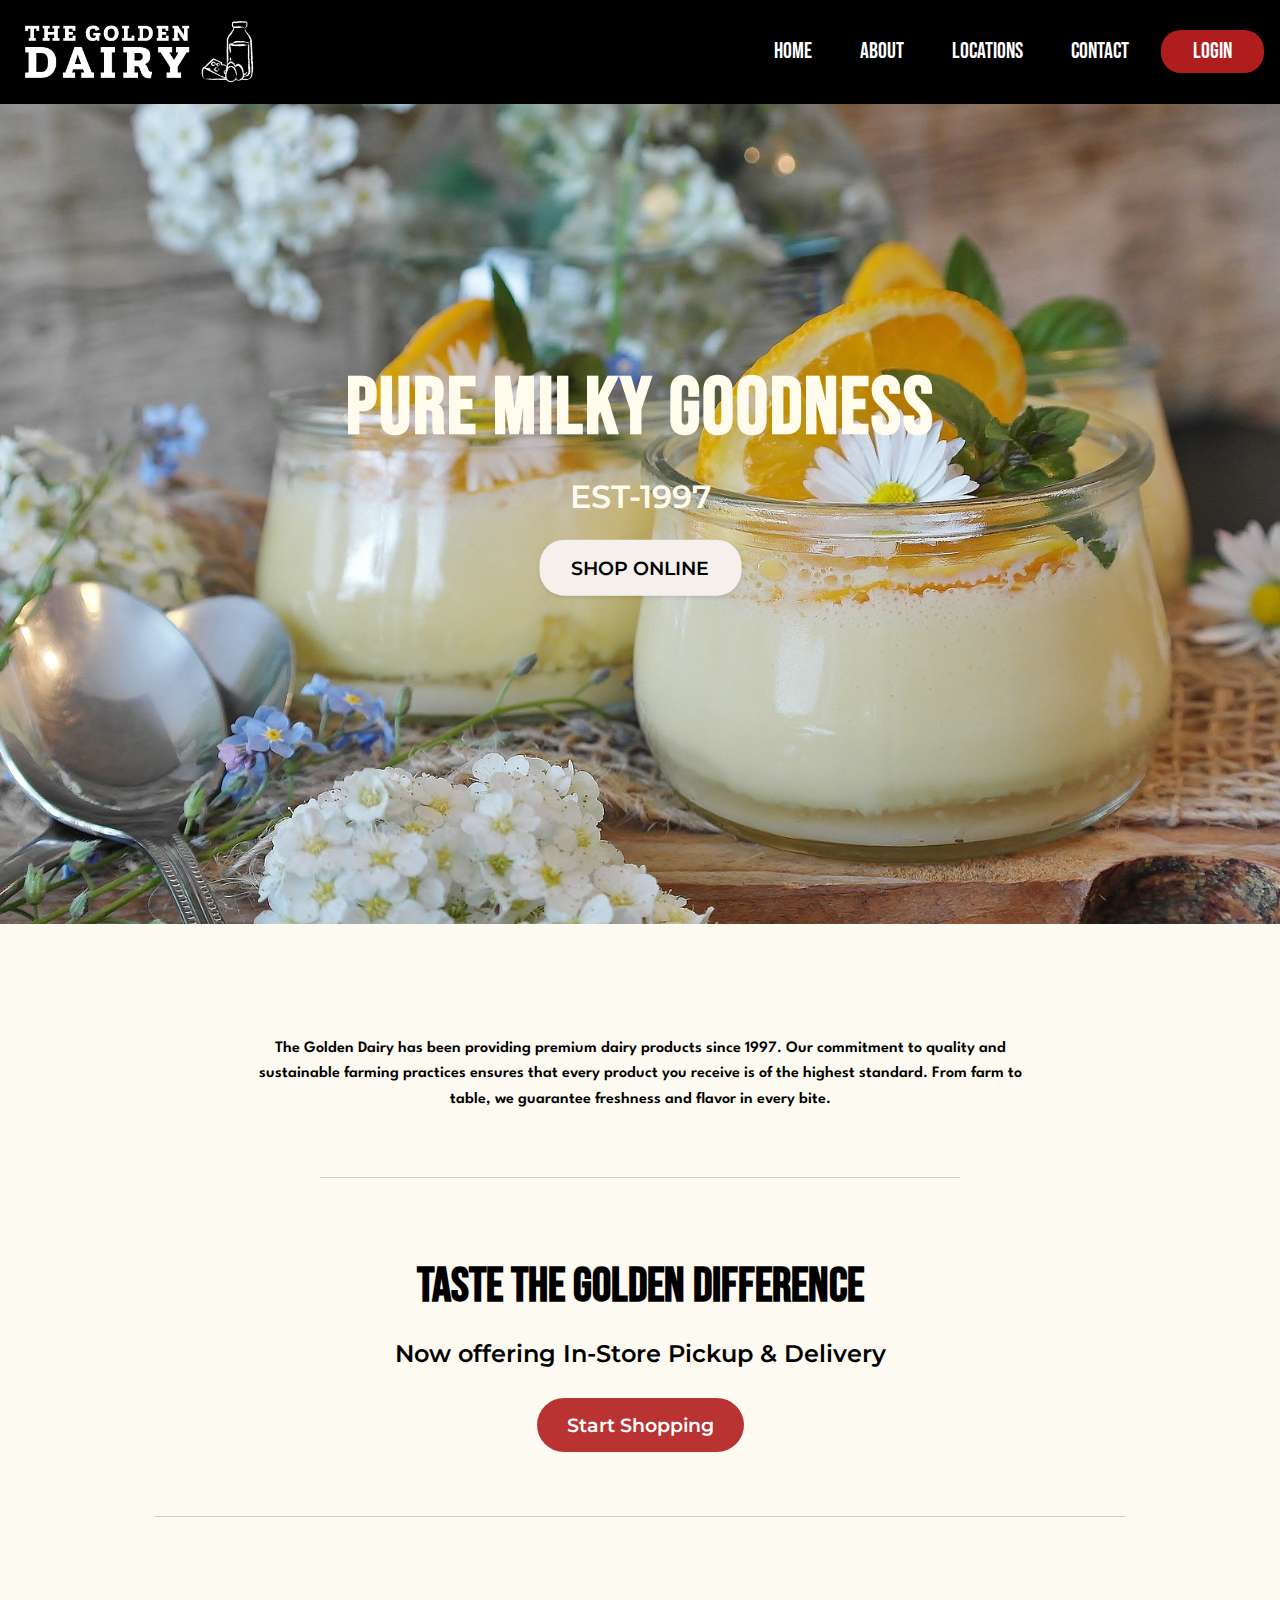
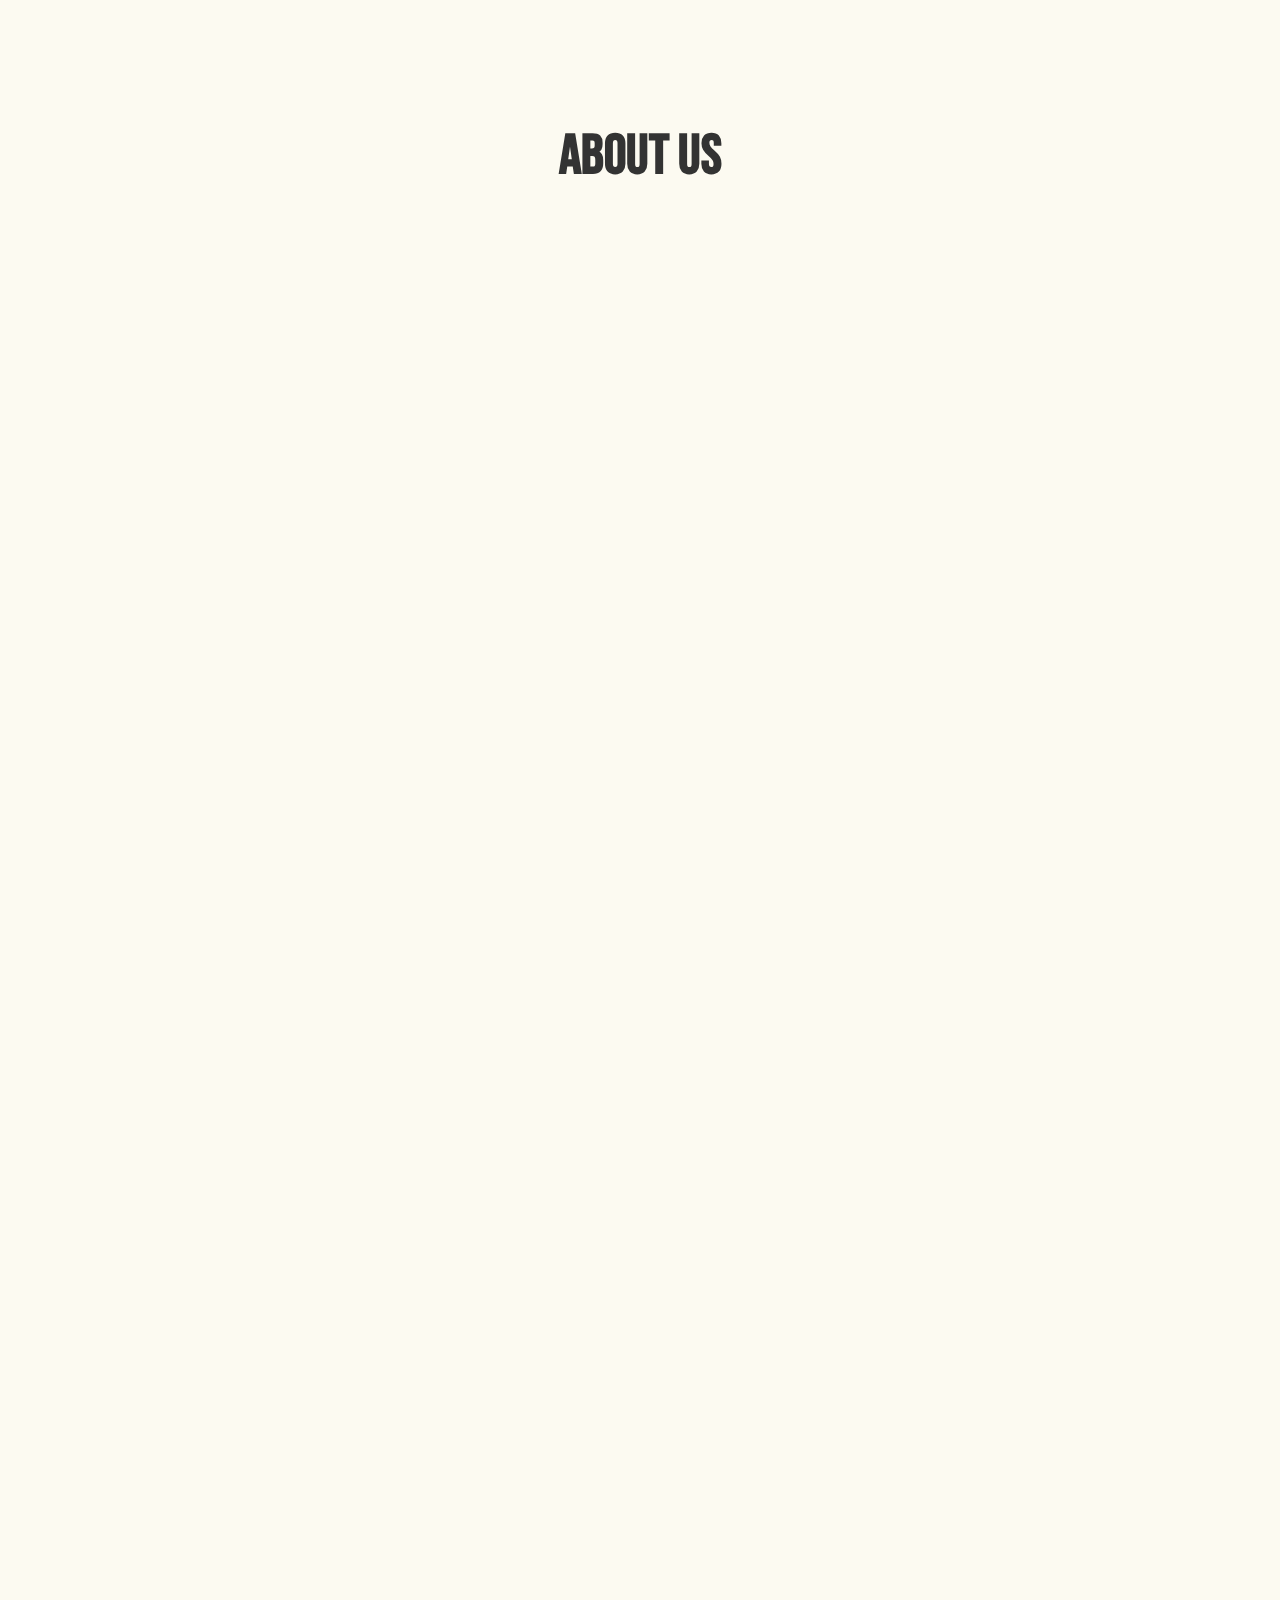
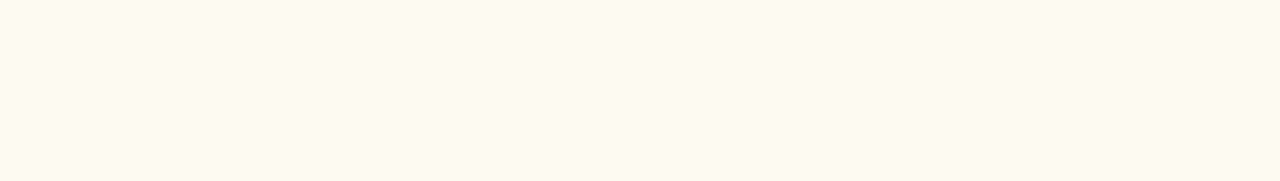
==== index.html @ 25dbe5a8 "changed home.html to index.html" ====
<!DOCTYPE html>
<html lang="en">
<head>
    <meta charset="UTF-8">
    <meta name="viewport" content="width=device-width, initial-scale=1.0">
    <title>The Golden Dairy</title>

    <link href="https://fonts.googleapis.com/css2?family=Bebas+Neue&display=swap" rel="stylesheet">

    <link rel="stylesheet" href="https://fonts.googleapis.com/css2?family=Montserrat:wght@400;700&display=swap">

    <link rel="stylesheet" href="https://fonts.googleapis.com/css2?family=Spartan:wght@400;700&display=swap">

    <link rel="stylesheet" href="css/home.css">
    <link rel="stylesheet" href="css/description.css">
    <link rel="stylesheet" href="css/about.css">
</head>
<body>
    <header>
        <a href="index.html">
            <div class="logo">
                <img class="logo-img" src="img/logo.png" alt="Golden Dairy Logo">
            </div>
        </a>
        <nav class="header-nav">
            <a href="index.html">HOME</a>
            <a href="#about">ABOUT</a>
            <a href="#locations">LOCATIONS</a>
            <a href="#contact">CONTACT</a>
            <a href="login.html" id="login-button">login</a>
        </nav>
    </header>
    <div class="hero-container">
        <img src="img/cream-2341140_1920.jpg" alt="Dairy Products" class="hero-image">
        <div class="hero-text">
            <h1>PURE MILKY GOODNESS</h1>
            <p>EST-1997</p>
            <nav><a href="#shop-online" class="shop-online">SHOP ONLINE</a></nav>
        </div>
    </div>
    <section class="description-div">
        <div class="description">
            <p>The Golden Dairy has been providing premium dairy products since 1997. Our commitment to quality and sustainable farming practices ensures that every product you receive is of the highest standard. From farm to table, we guarantee freshness and flavor in every bite.</p>
            <hr class="separator">
        </div>
        <div class="slogan">
            <h2>TASTE THE GOLDEN DIFFERENCE</h2>
            <p>Now offering In-Store Pickup & Delivery</p>
            <button class="start-shopping">Start Shopping</button>
            <hr class="separator">
        </div>
    </section>

    <section id="about" class="about-us">
        <h2>About Us</h2>
        <div class="about-item left">
            <div class="about-image">
                <img src="img/cans-5200368_1920.jpg" alt="Our Roots & Values">
            </div>
            <div class="about-text">
                <h3>Our Roots & Values</h3>
                <p>Founded in 1997, The Golden Dairy has deep roots in traditional farming and a commitment to quality. Our values of integrity, sustainability, and community support have guided us for over two decades, shaping every aspect of our business.</p>
            </div>
        </div>
        <div class="about-item right">
            <div class="about-image">
                <img src="img/cows-2641195_1920.jpg" alt="Clean & Ethical Sourcing">
            </div>
            <div class="about-text">
                <h3>Clean & Ethical Sourcing</h3>
                <p>We take pride in our clean and ethically sourced products. Our dairy comes from local farms that prioritize animal welfare and sustainable practices. We believe that happy cows produce the best milk, and our rigorous standards ensure the highest quality in every product.</p>
            </div>
        </div>
        <div class="about-item left">
            <div class="about-image">
                <img src="img/pexels-conojeghuo-375889.jpg" alt="Dedication to Our Customers">
            </div>
            <div class="about-text">
                <h3>Dedication to Our Customers</h3>
                <p>At The Golden Dairy, our customers are at the heart of everything we do. Our team works tirelessly to deliver not just products, but experiences. From farm to table, we pour our dedication and hard work into ensuring that every bite brings joy and nourishment to your family.</p>
            </div>
        </div>
    </section>

<script src="js/home.js"></script>
</body>
</html>
---- css/home.css ----
body, html {
    margin: 0;
    padding: 0;
    font-family: 'Bebas Neue', sans-serif;
    background-color: #FCFAF1;
}

header {
    background-color: black;
    color: white;
    padding: 0rem;
    display: flex;
    justify-content: space-between;
    align-items: center;
}

.logo {
    height: 80px;
}

.logo-img {
    height: 100%;
    margin-left: 1rem;
}

.header-nav {
    display: flex;
    gap: 1rem;
}

.header-nav a {
    color: white;
    text-decoration: none;
    padding: 0.5rem 1rem;
    border-radius: 4px;
    transition: background-color 0.3s;
    font-size: 1.4rem;
    margin: 1.9rem 0rem;
}

.header-nav a:hover {
    text-decoration: underline;
}

#login-button {
    background-color: #b01d1d;
    border-radius: 20px;
    padding: 0.5rem 2rem;
    margin-right: 1rem;
}


#login-button:hover {
    opacity: 0.7;
}

.hero-container {
    position: relative;
    height: calc(100vh - 80px); /* Subtracting header height */
    overflow: hidden;
}

.hero-image {
    width: 100%;
    height: 100%;
    object-fit: cover;
}

.hero-text {
    position: absolute;
    top: 50%;
    left: 50%;
    transform: translate(-50%, -70%);
    text-align: center;
    color: rgb(255, 252, 238);
    display: flex;
    flex-direction: column;
    align-items: center;
    gap: 20PX;
}

.hero-text h1 {
    font-size: 5rem;
    margin: 0;
    letter-spacing: 2px;
}

.hero-text p {
    font-family: 'Montserrat', sans-serif;
    font-weight: 600;
    font-size: 2rem;
    margin: 0;
    color: rgb(255, 252, 238);
    margin-bottom: 20px;
}

.shop-online {
    text-decoration: none;
    background-color: #f5f0eb; 
    color: #000000; 
    padding: 1rem 2rem; 
    border: none; 
    border-radius: 25px; 
    font-family: 'Montserrat', sans-serif;
    font-weight: 600;
    font-size: 1.2rem;
    text-transform: uppercase;
    cursor: pointer; 
    transition: opacity 0.3s ease;
}

.shop-online:hover {
    opacity: 0.8; 
}

.shop-online {
    box-shadow: 0 2px 4px rgba(0, 0, 0, 0.1);
}
---- css/description.css ----
.description-div {
    padding: 4rem 2rem;
    background-color: #FCFAF1;
    text-align: center;
}

.description {
    max-width: 800px;
    margin: 0 auto;
    margin-top: 3rem;
}

.separator {
    width: 80%;
    margin: 2rem auto;
    border: none;
    border-top: 1px solid #ccc;
    transform: translateY(2rem);
}

.description p {
    font-family: 'Spartan', sans-serif;
    font-size: 1rem;
    font-weight: 600;
    line-height: 1.6;
    color: #000000;
}

.slogan {
    margin-top: 7rem;
}

.slogan h2 {
    font-family: 'Bebas Neue', sans-serif;
    font-size: 3rem;
    color: #000000;
    margin-bottom: 1.5rem;
}

.slogan p {
    font-family: 'Montserrat', sans-serif;
    font-weight: 600;
    font-size: 1.5rem;
    margin-bottom: 30px;
}

.start-shopping {
    background-color: #b93333;
    color: white;
    font-weight: 600;
    font-family: 'Montserrat', sans-serif;
    font-size: 1.2rem;
    padding: 15px 30px;
    border: none;
    border-radius: 40px;
    cursor: pointer;
    transition: background-color 0.3s ease , opacity 0.3s;
}

.start-shopping:hover {
    opacity: 0.8;
}
---- css/about.css ----
.about-us {
    background-color: #FCFAF1;
    padding: 6rem 2rem;
}

.about-us h2 {
    font-family: 'Bebas Neue', sans-serif;
    font-size: 3.5rem;
    color: #333;
    text-align: center;
    margin-bottom: 5rem;
}

.about-item {
    display: flex;
    margin-bottom: 8rem;
    max-width: 1200px;
    margin-left: auto;
    margin-right: auto;
    align-items: center;
    opacity: 0;
    transform: translateY(50px);
    transition: opacity 0.6s ease, transform 0.6s ease;
}

.about-item.visible {
    opacity: 1;
    transform: translateY(0);
}

.about-item.right {
    flex-direction: row-reverse;
}

.about-image {
    flex: 1;
    max-width: 40%;
}

.about-image img {
    width: 100%;
    height: auto;
    border-radius: 10px;
    box-shadow: 0 10px 20px rgba(0, 0, 0, 0.1);
    transition: transform 0.3s ease;
}

.about-image img:hover {
    transform: scale(1.05);
}

.about-text {
    flex: 1;
    padding: 0 3rem;
}

.about-item h3 {
    font-family: 'Bebas Neue', sans-serif;
    font-size: 2.5rem;
    color: #b01d1d;
    margin-bottom: 1.5rem;
    margin-top: 0;
}

.about-item p {
    font-family: 'Spartan', sans-serif;
    font-size: 1rem;
    font-weight: 600;
    line-height: 1.8;
    color: #2a2a2a;
}

@media (max-width: 1024px) {
    .about-item {
        flex-direction: column;
        text-align: center;
    }

    .about-item.right {
        flex-direction: column;
    }

    .about-image {
        max-width: 60%;
        margin-bottom: 2rem;
    }

    .about-text {
        padding: 0;
    }
}

@media (max-width: 768px) {
    .about-image {
        max-width: 80%;
    }
}
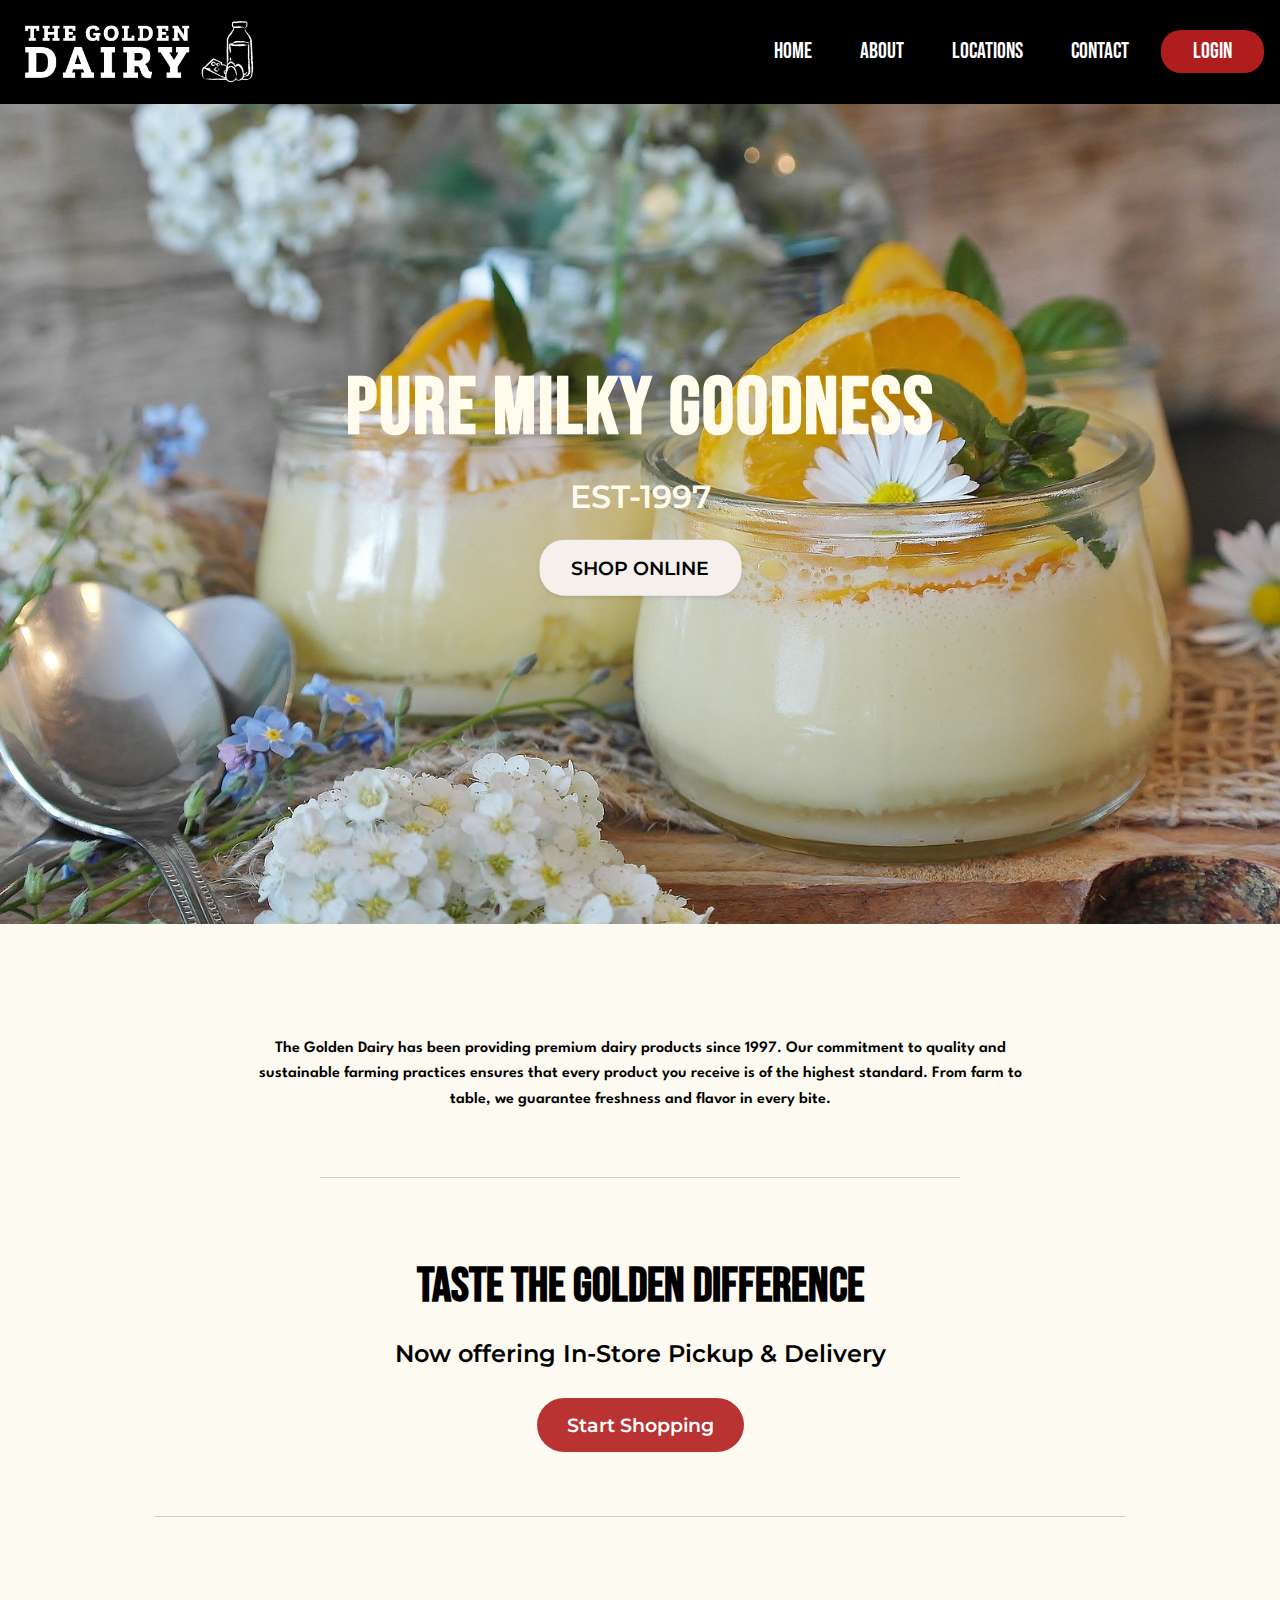
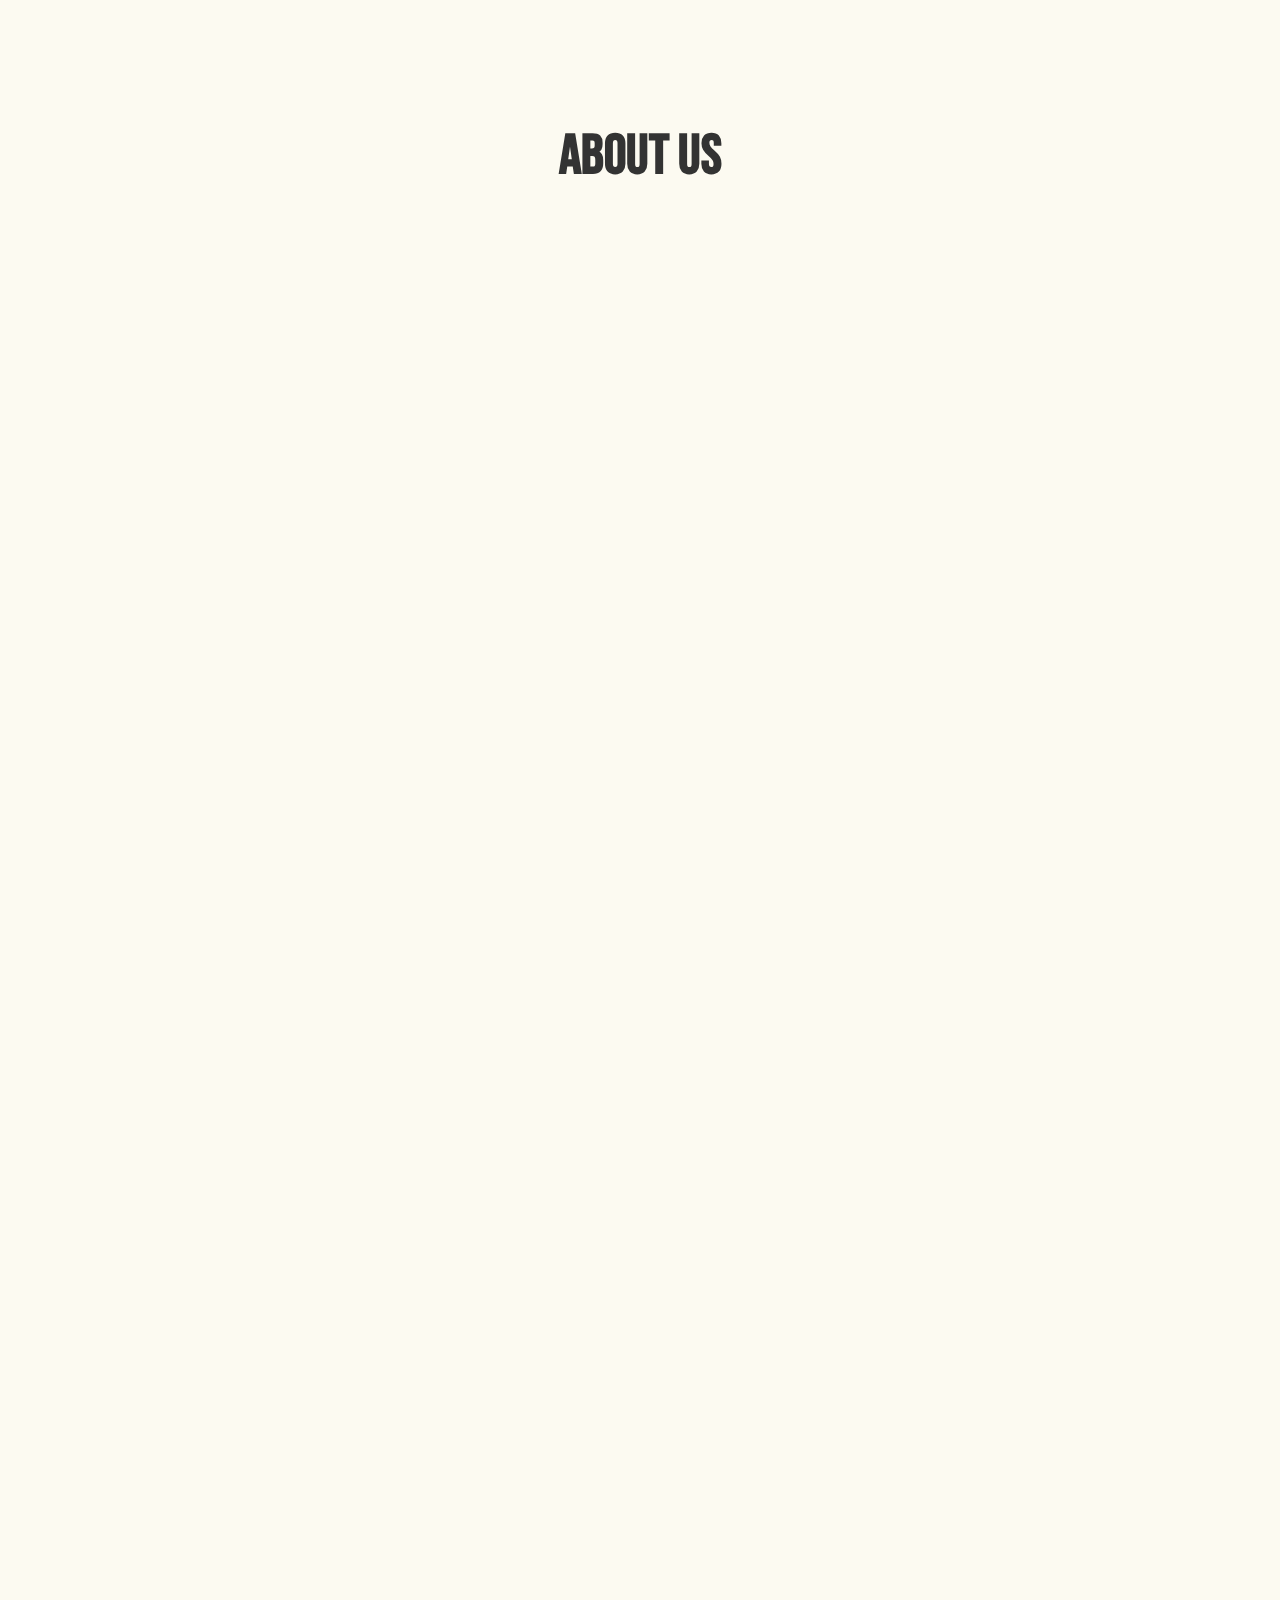
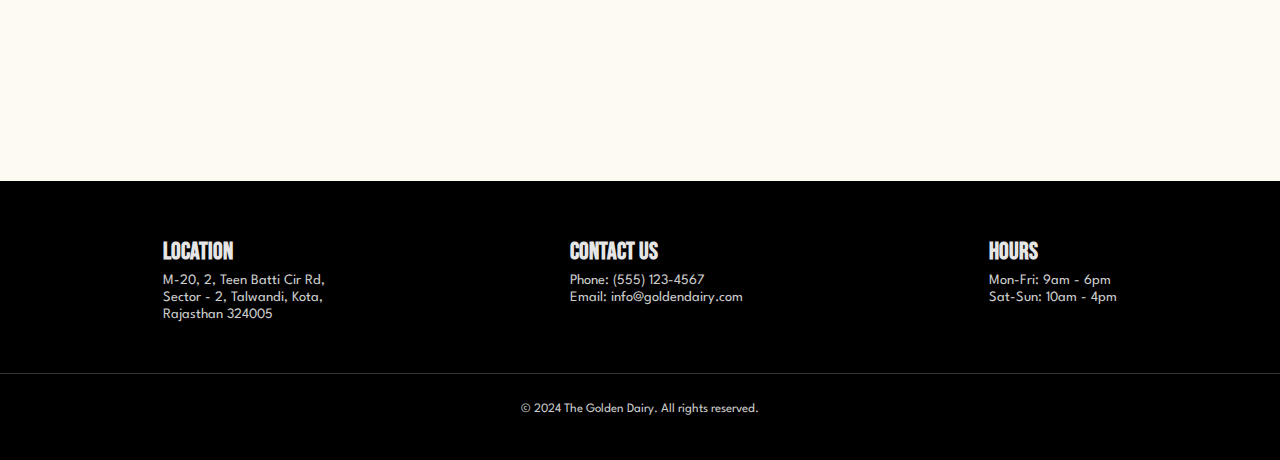
==== commit 534e63fe: "added footer" ====
--- a/index.html
+++ b/index.html
@@ -81,6 +81,29 @@
             </div>
         </div>
     </section>
+    <footer>
+        <div class="footer-content">
+            <div class="footer-section">
+                <h3>Location</h3>
+                <p>M-20, 2, Teen Batti Cir Rd,</p>
+                <p>Sector - 2, Talwandi, Kota,</p>
+                <p>Rajasthan 324005</p>
+            </div>
+            <div class="footer-section">
+                <h3>Contact Us</h3>
+                <p>Phone: (555) 123-4567</p>
+                <p>Email: info@goldendairy.com</p>
+            </div>
+            <div class="footer-section">
+                <h3>Hours</h3>
+                <p>Mon-Fri: 9am - 6pm</p>
+                <p>Sat-Sun: 10am - 4pm</p>
+            </div>
+        </div>
+        <div class="footer-bottom">
+            <p>&copy; 2024 The Golden Dairy. All rights reserved.</p>
+        </div>
+    </footer>
 
 <script src="js/home.js"></script>
 </body>
--- a/css/home.css
+++ b/css/home.css
@@ -117,3 +117,58 @@
     box-shadow: 0 2px 4px rgba(0, 0, 0, 0.1);
 }
 
+/* Footer */
+
+footer {
+    background-color: black;
+    color: #CCCCCC;
+    padding: 2rem 0;
+    font-family: 'Spartan', sans-serif;
+}
+
+.footer-content {
+    display: flex;
+    justify-content: space-around;
+    flex-wrap: wrap;
+    max-width: 1200px;
+    margin: 0 auto;
+}
+
+.footer-section {
+    margin-bottom: 1rem;
+}
+
+.footer-section h3 {
+    font-family: 'Bebas Neue', sans-serif;
+    font-size: 1.5rem;
+    margin-bottom: 0.5rem;
+    color: #e6e6e6;
+}
+
+.footer-section p {
+    margin: 0.25rem 0;
+    font-size: 0.9rem;
+}
+
+.footer-bottom {
+    text-align: center;
+    margin-top: 2rem;
+    padding-top: 1rem;
+    border-top: 1px solid #333;
+}
+
+.footer-bottom p {
+    font-size: 0.8rem;
+}
+
+@media (max-width: 768px) {
+    .footer-content {
+        flex-direction: column;
+        align-items: center;
+        text-align: center;
+    }
+
+    .footer-section {
+        margin-bottom: 2rem;
+    }
+}
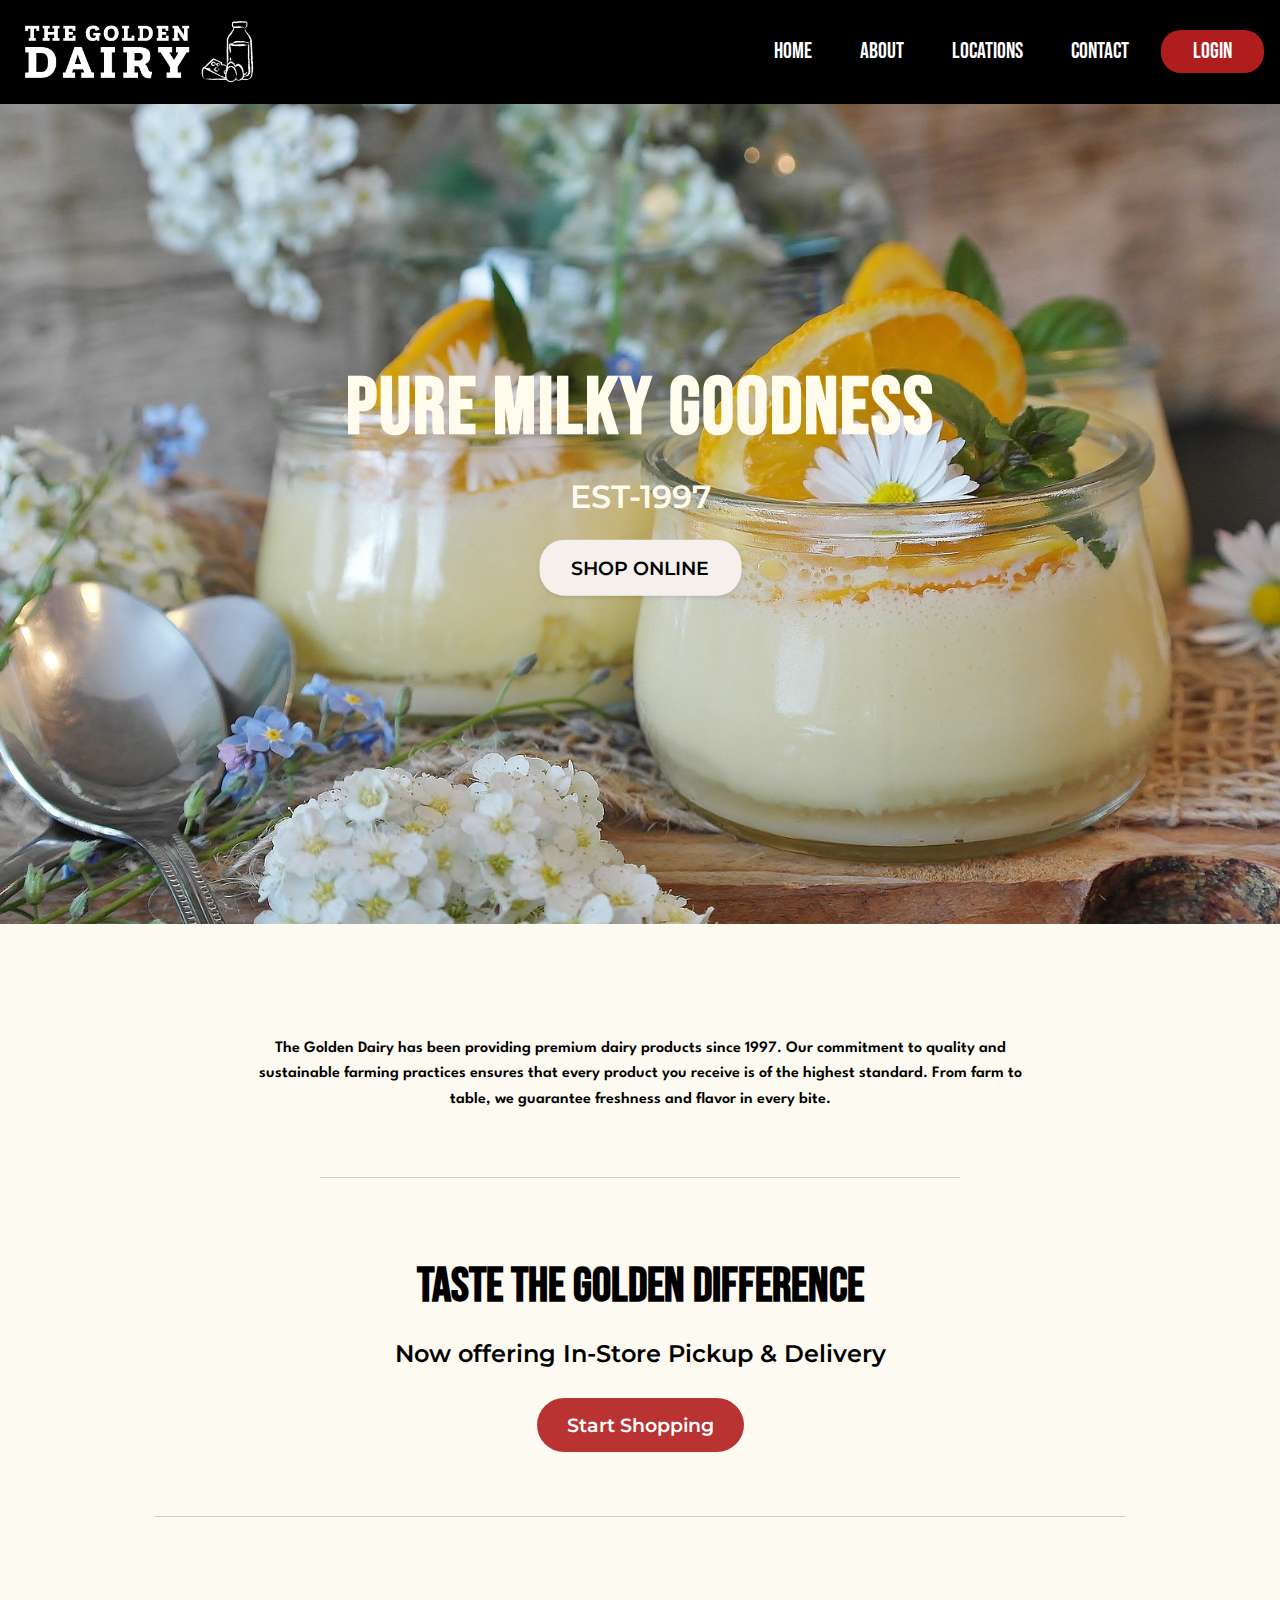
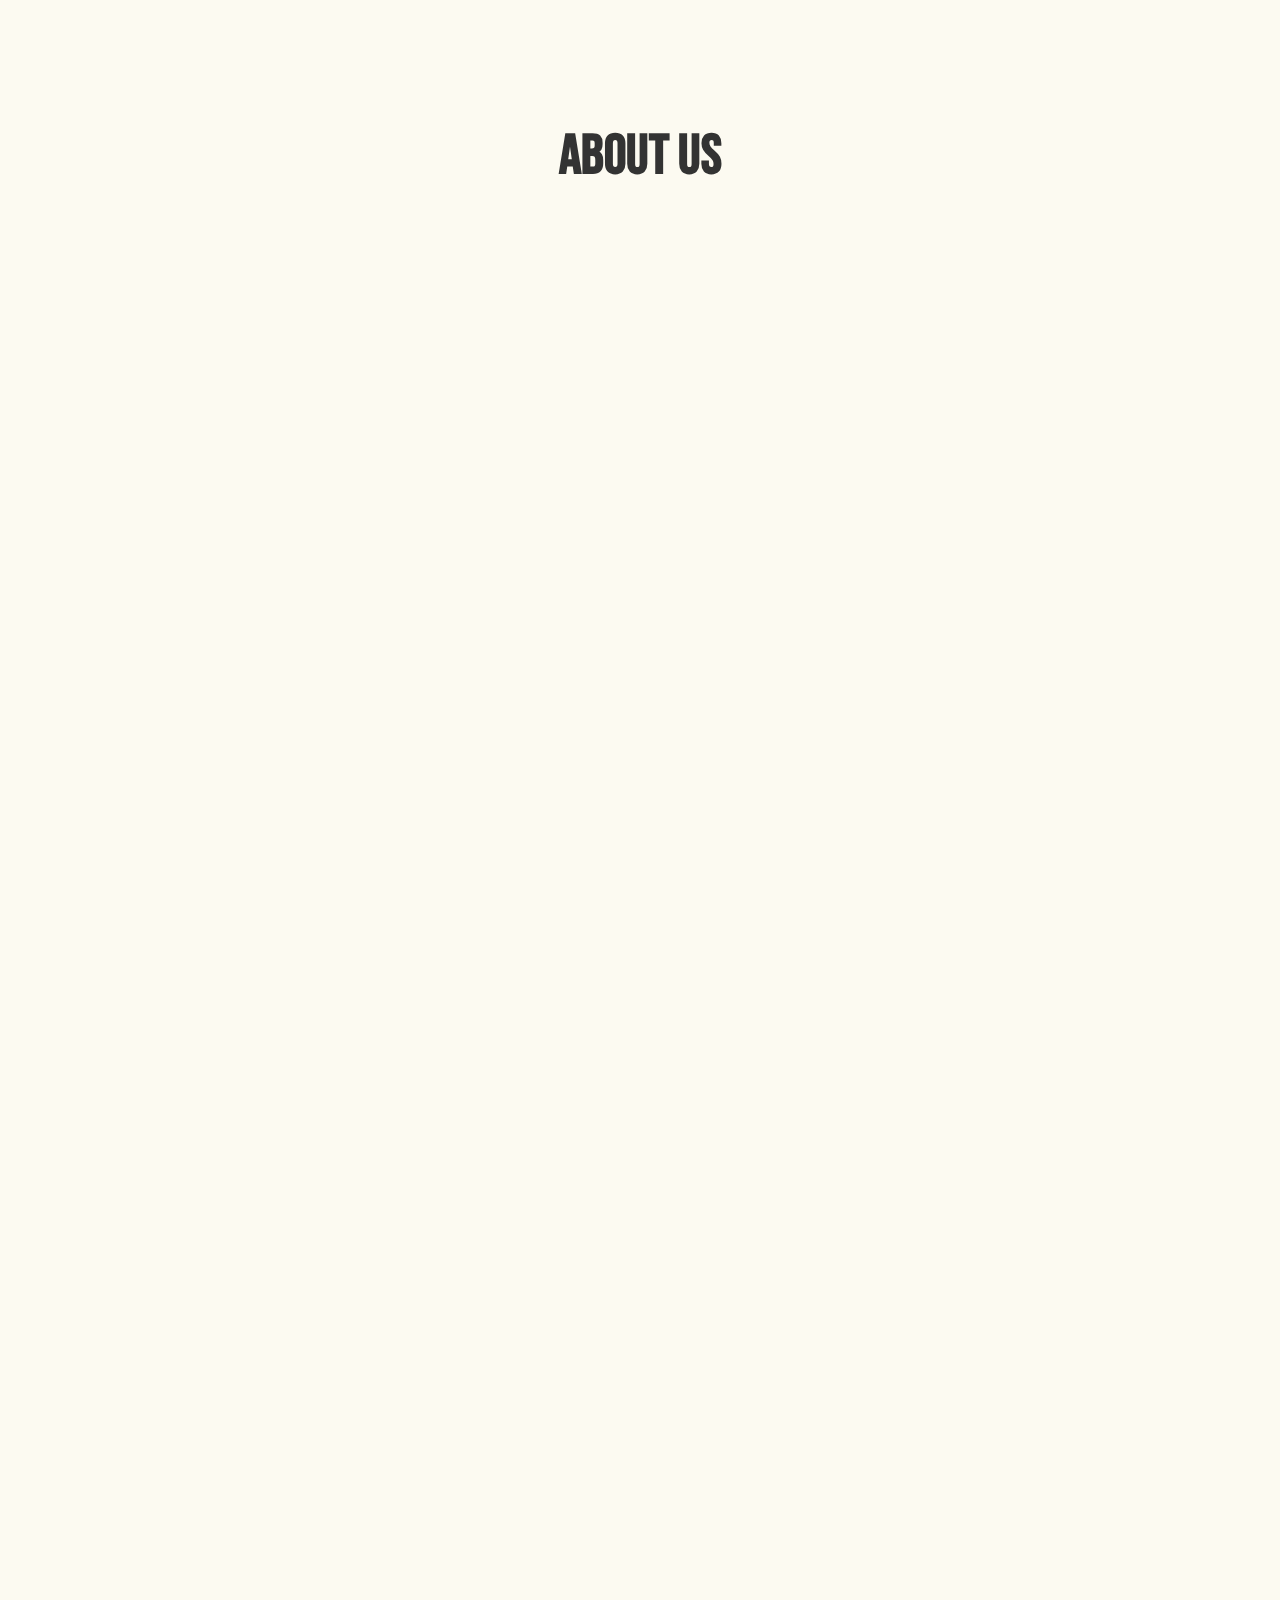
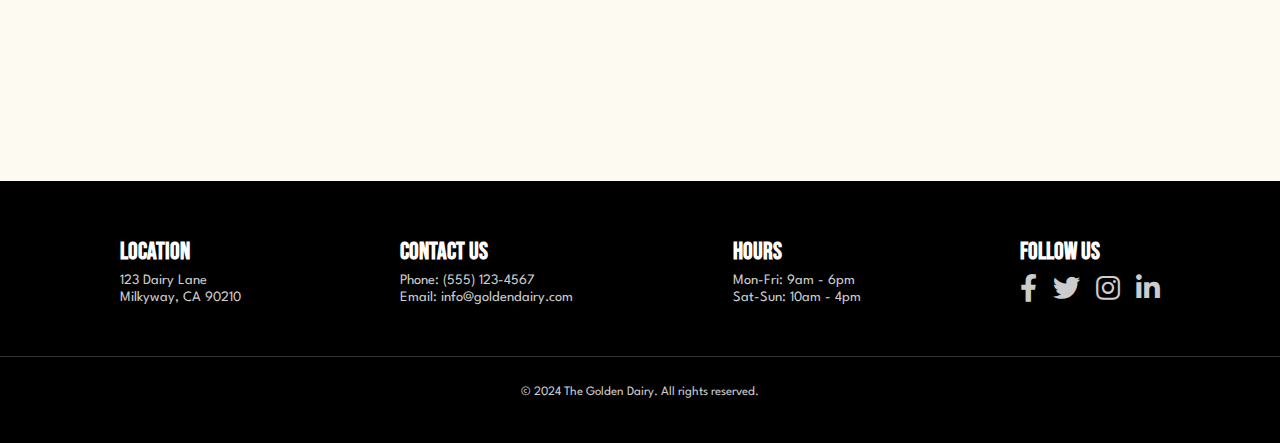
==== commit f919aff7: "added location/embed google maps" ====
--- a/index.html
+++ b/index.html
@@ -6,6 +6,7 @@
     <title>The Golden Dairy</title>
 
     <link href="https://fonts.googleapis.com/css2?family=Bebas+Neue&display=swap" rel="stylesheet">
+    <link rel="stylesheet" href="https://cdnjs.cloudflare.com/ajax/libs/font-awesome/5.15.3/css/all.min.css">
 
     <link rel="stylesheet" href="https://fonts.googleapis.com/css2?family=Montserrat:wght@400;700&display=swap">
 
@@ -25,7 +26,7 @@
         <nav class="header-nav">
             <a href="index.html">HOME</a>
             <a href="#about">ABOUT</a>
-            <a href="#locations">LOCATIONS</a>
+            <a href="location.html">LOCATIONS</a>
             <a href="#contact">CONTACT</a>
             <a href="login.html" id="login-button">login</a>
         </nav>
@@ -85,9 +86,8 @@
         <div class="footer-content">
             <div class="footer-section">
                 <h3>Location</h3>
-                <p>M-20, 2, Teen Batti Cir Rd,</p>
-                <p>Sector - 2, Talwandi, Kota,</p>
-                <p>Rajasthan 324005</p>
+                <p>123 Dairy Lane</p>
+                <p>Milkyway, CA 90210</p>
             </div>
             <div class="footer-section">
                 <h3>Contact Us</h3>
@@ -99,6 +99,15 @@
                 <p>Mon-Fri: 9am - 6pm</p>
                 <p>Sat-Sun: 10am - 4pm</p>
             </div>
+            <div class="footer-section">
+                <h3>Follow Us</h3>
+                <div class="social-icons">
+                    <a href="#" class="social-icon"><i class="fab fa-facebook-f"></i></a>
+                    <a href="#" class="social-icon"><i class="fab fa-twitter"></i></a>
+                    <a href="#" class="social-icon"><i class="fab fa-instagram"></i></a>
+                    <a href="#" class="social-icon"><i class="fab fa-linkedin-in"></i></a>
+                </div>
+            </div>
         </div>
         <div class="footer-bottom">
             <p>&copy; 2024 The Golden Dairy. All rights reserved.</p>
--- a/css/home.css
+++ b/css/home.css
@@ -142,12 +142,28 @@
     font-family: 'Bebas Neue', sans-serif;
     font-size: 1.5rem;
     margin-bottom: 0.5rem;
-    color: #e6e6e6;
+    color: #FFFFFF;
 }
 
 .footer-section p {
     margin: 0.25rem 0;
     font-size: 0.9rem;
+}
+
+.social-icons {
+    display: flex;
+    gap: 1rem;
+    margin-top: 0.5rem;
+}
+
+.social-icon {
+    color: #CCCCCC;
+    font-size: 1.7rem;
+    transition: color 0.3s ease;
+}
+
+.social-icon:hover {
+    color: #FFFFFF;
 }
 
 .footer-bottom {
@@ -171,4 +187,8 @@
     .footer-section {
         margin-bottom: 2rem;
     }
+
+    .social-icons {
+        justify-content: center;
+    }
 }
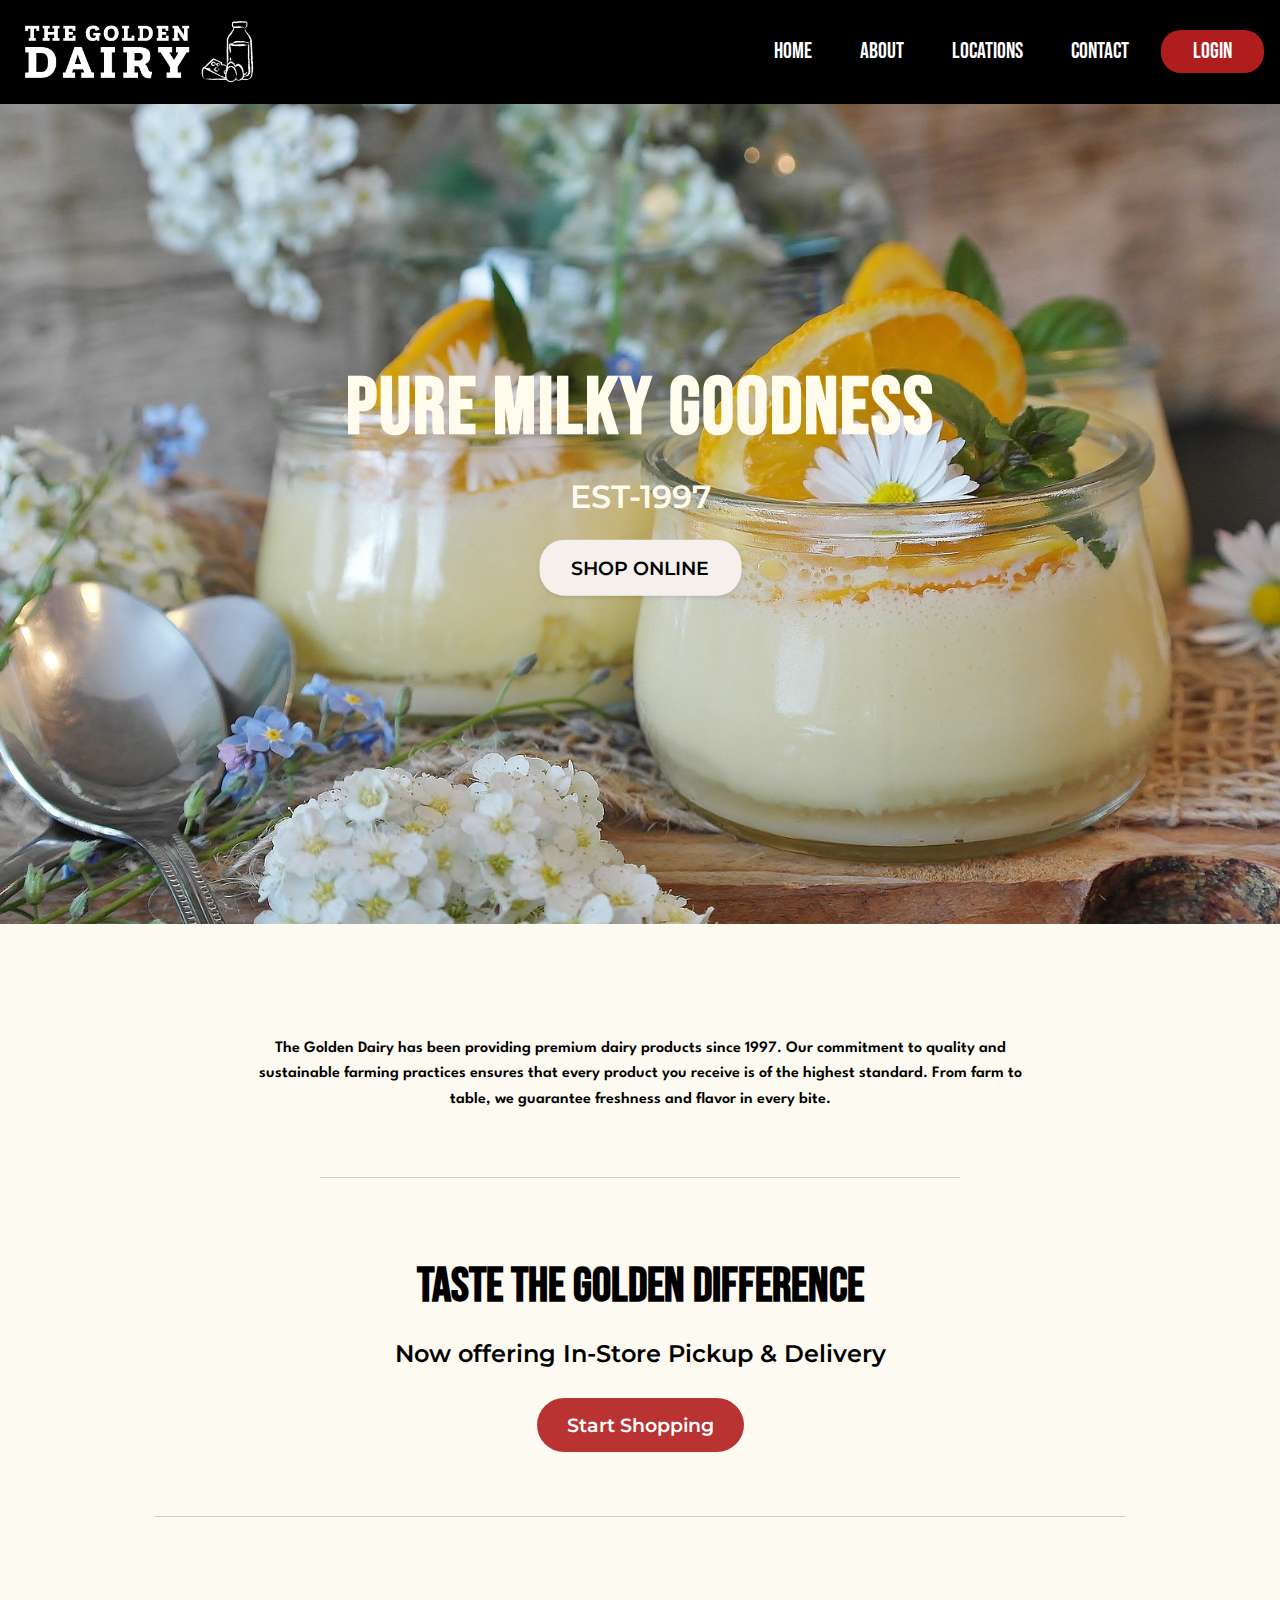
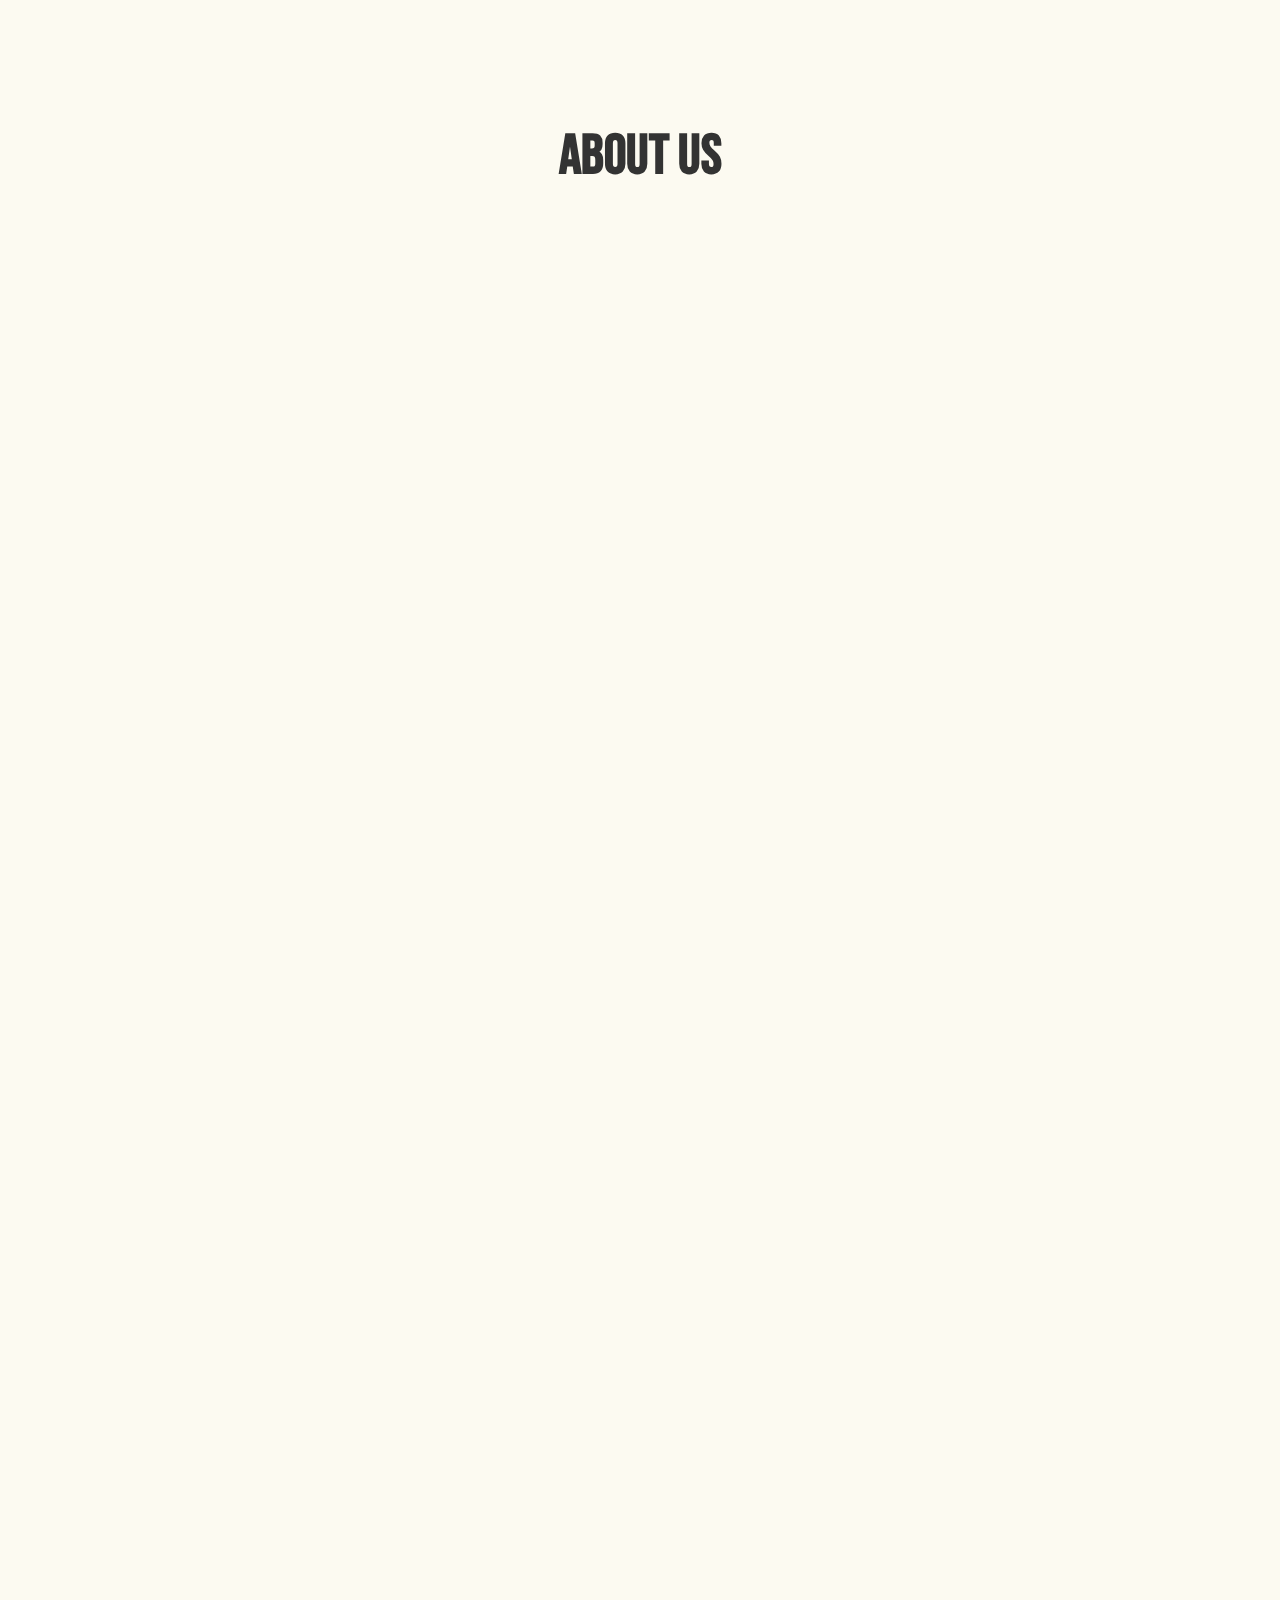
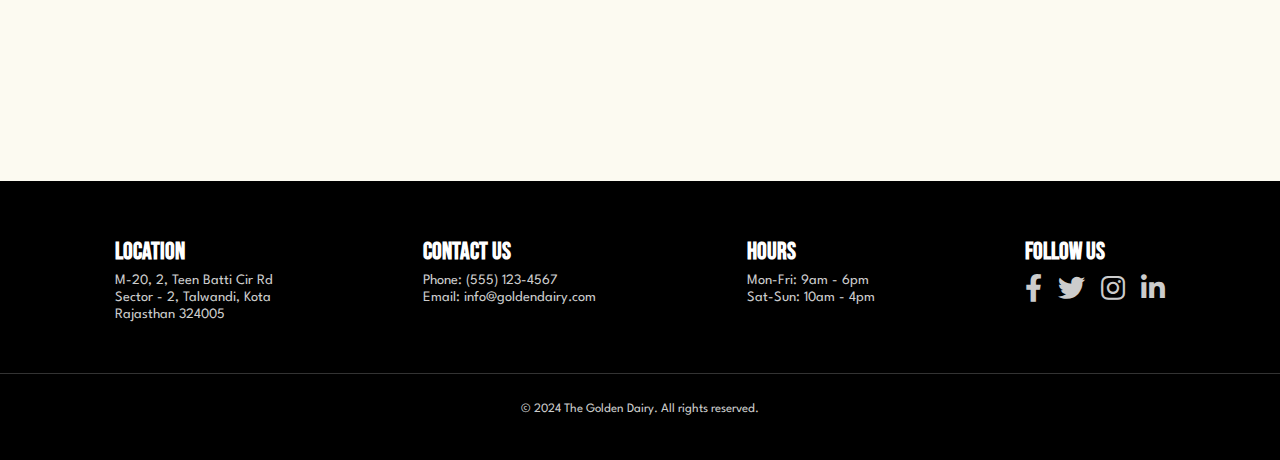
==== commit 65dcb7e9: "change address" ====
--- a/index.html
+++ b/index.html
@@ -27,7 +27,7 @@
             <a href="index.html">HOME</a>
             <a href="#about">ABOUT</a>
             <a href="location.html">LOCATIONS</a>
-            <a href="#contact">CONTACT</a>
+            <a href="contact.html">CONTACT</a>
             <a href="login.html" id="login-button">login</a>
         </nav>
     </header>
@@ -86,8 +86,9 @@
         <div class="footer-content">
             <div class="footer-section">
                 <h3>Location</h3>
-                <p>123 Dairy Lane</p>
-                <p>Milkyway, CA 90210</p>
+                <p>M-20, 2, Teen Batti Cir Rd</p>
+                <p>Sector - 2, Talwandi, Kota</p>
+                <p>Rajasthan 324005</p>
             </div>
             <div class="footer-section">
                 <h3>Contact Us</h3>
